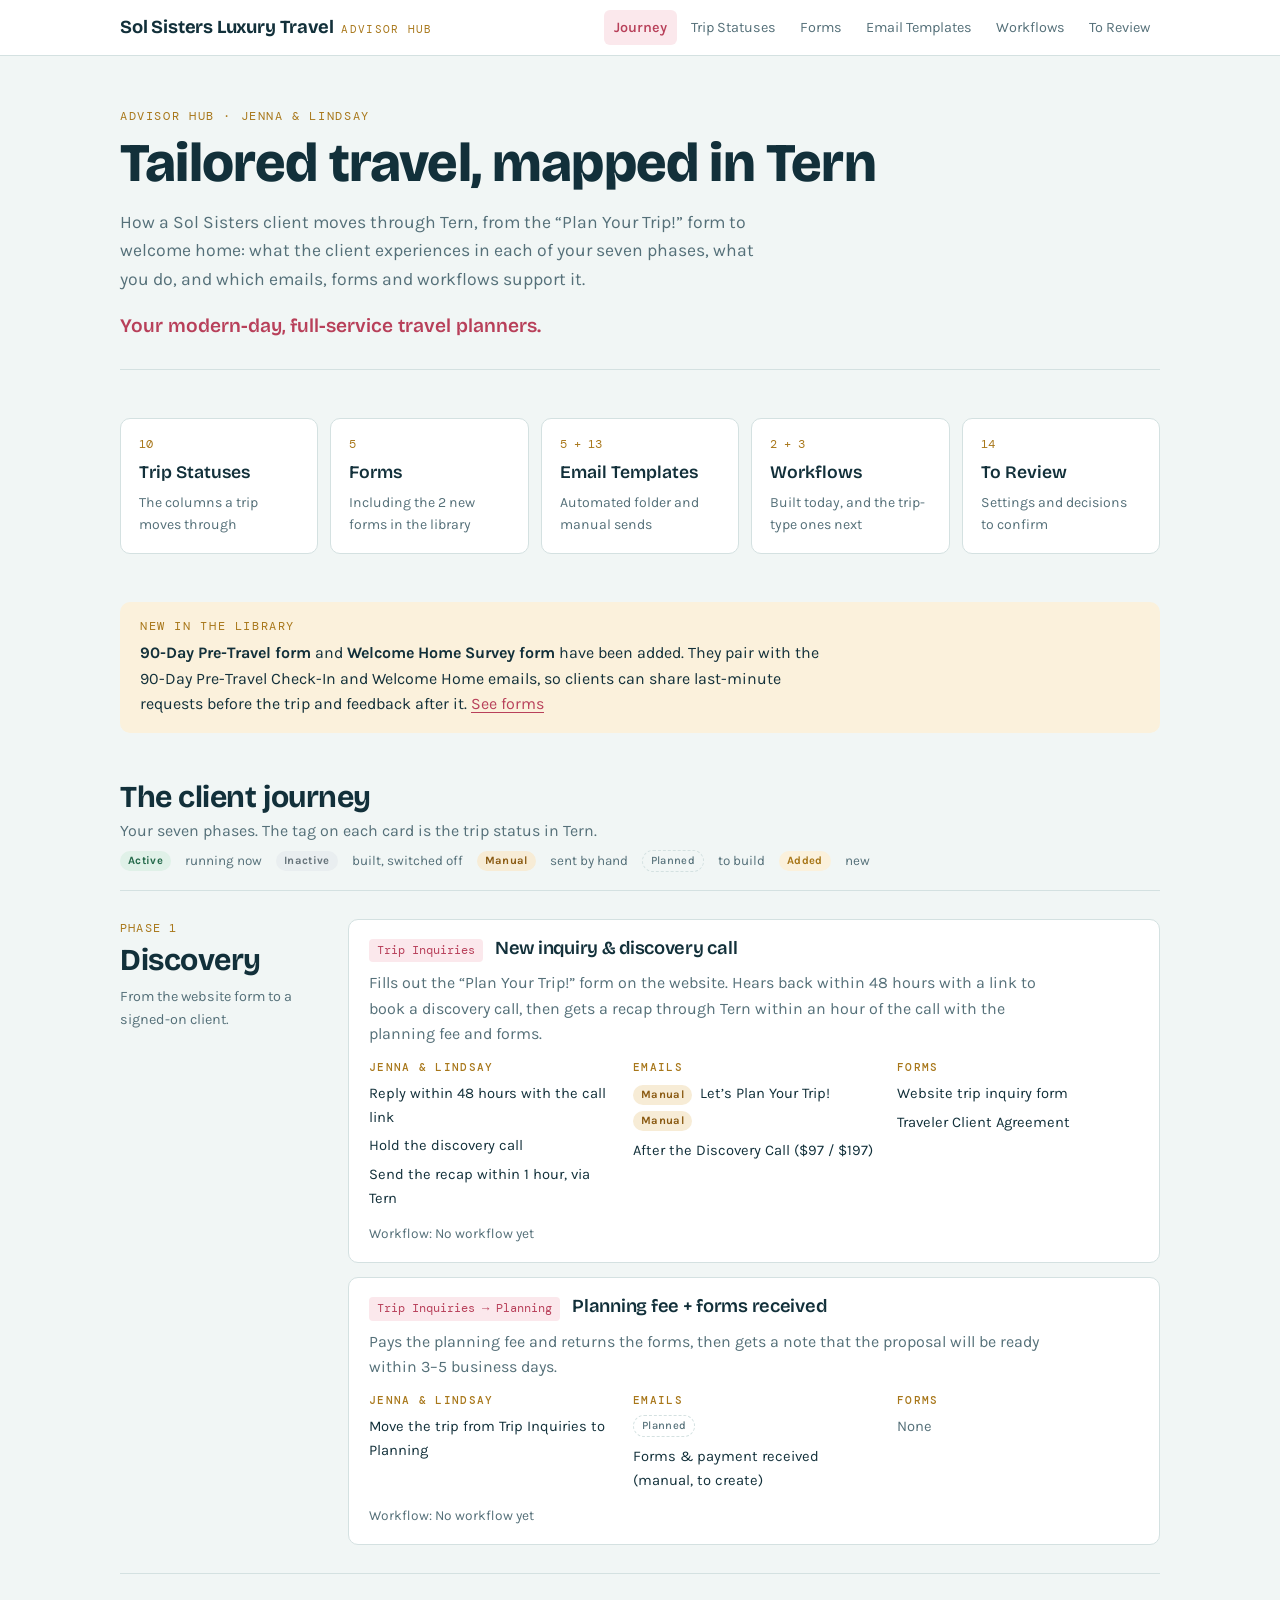
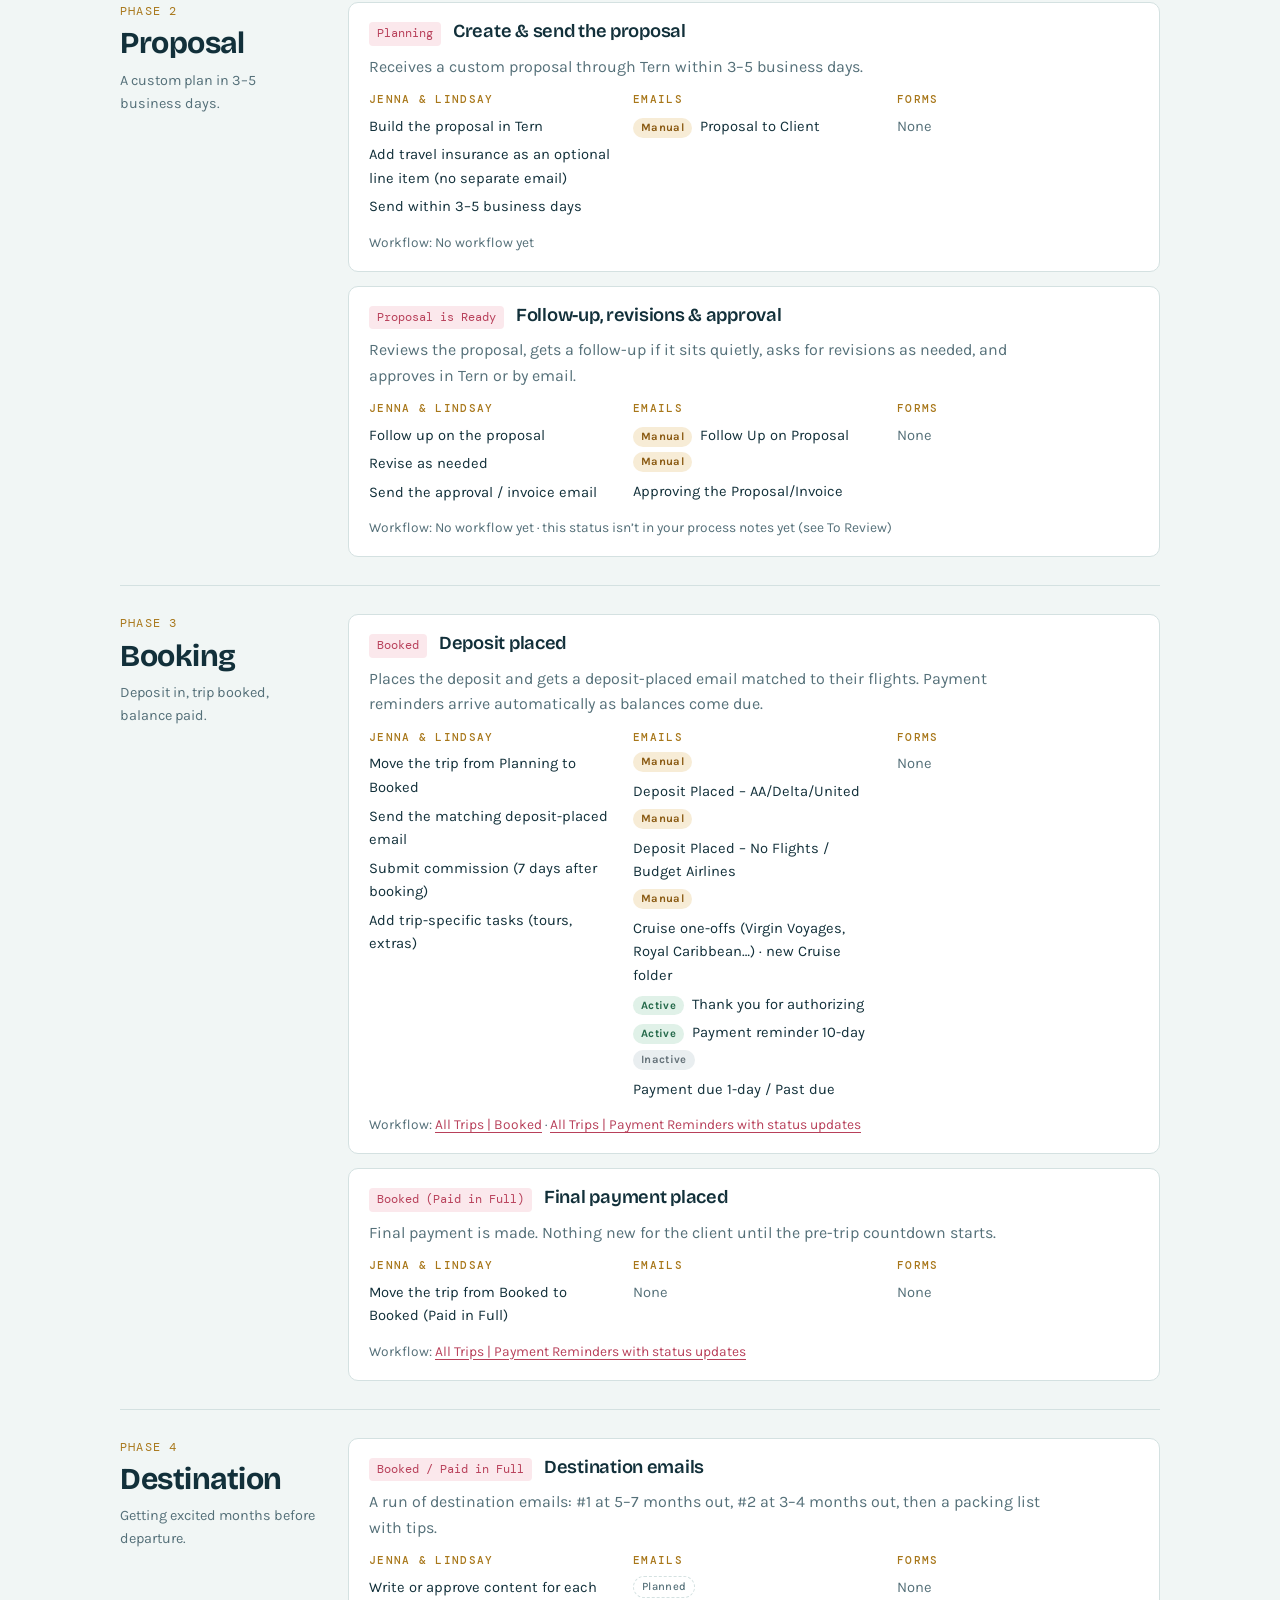
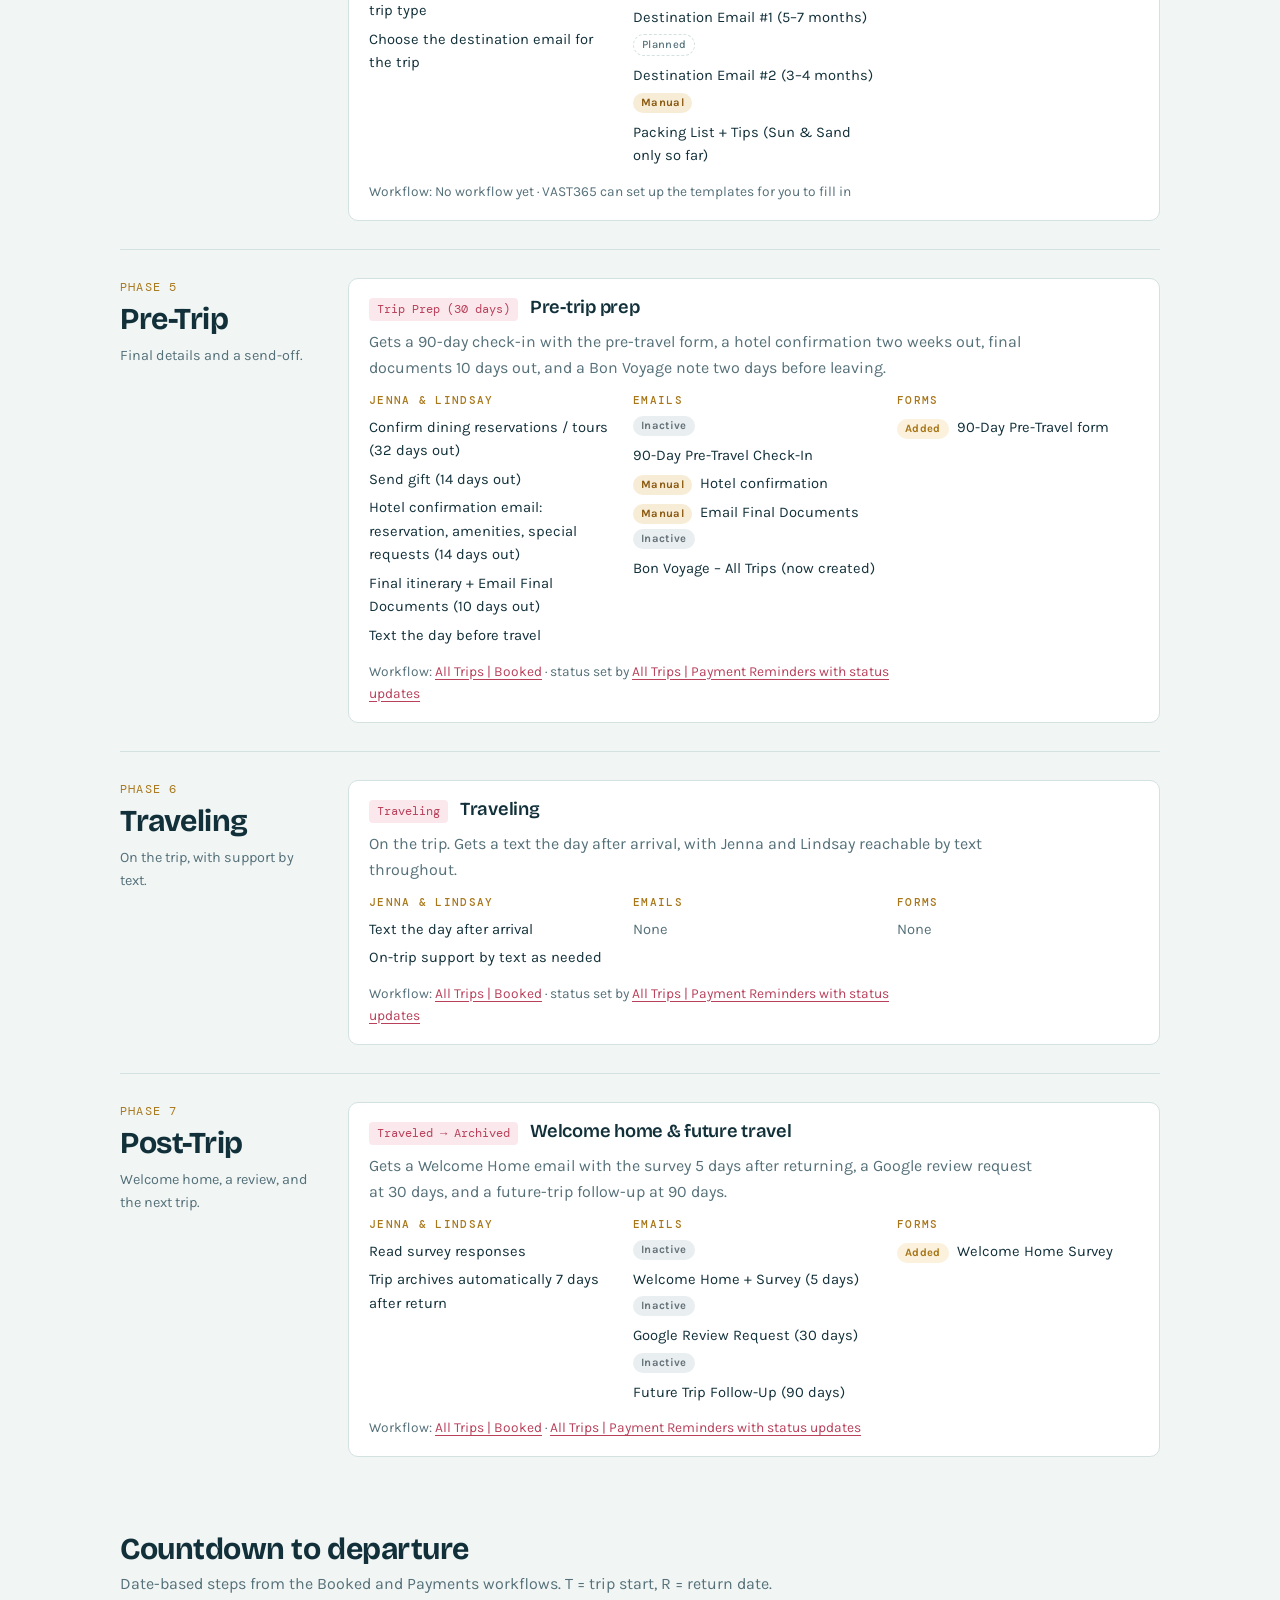
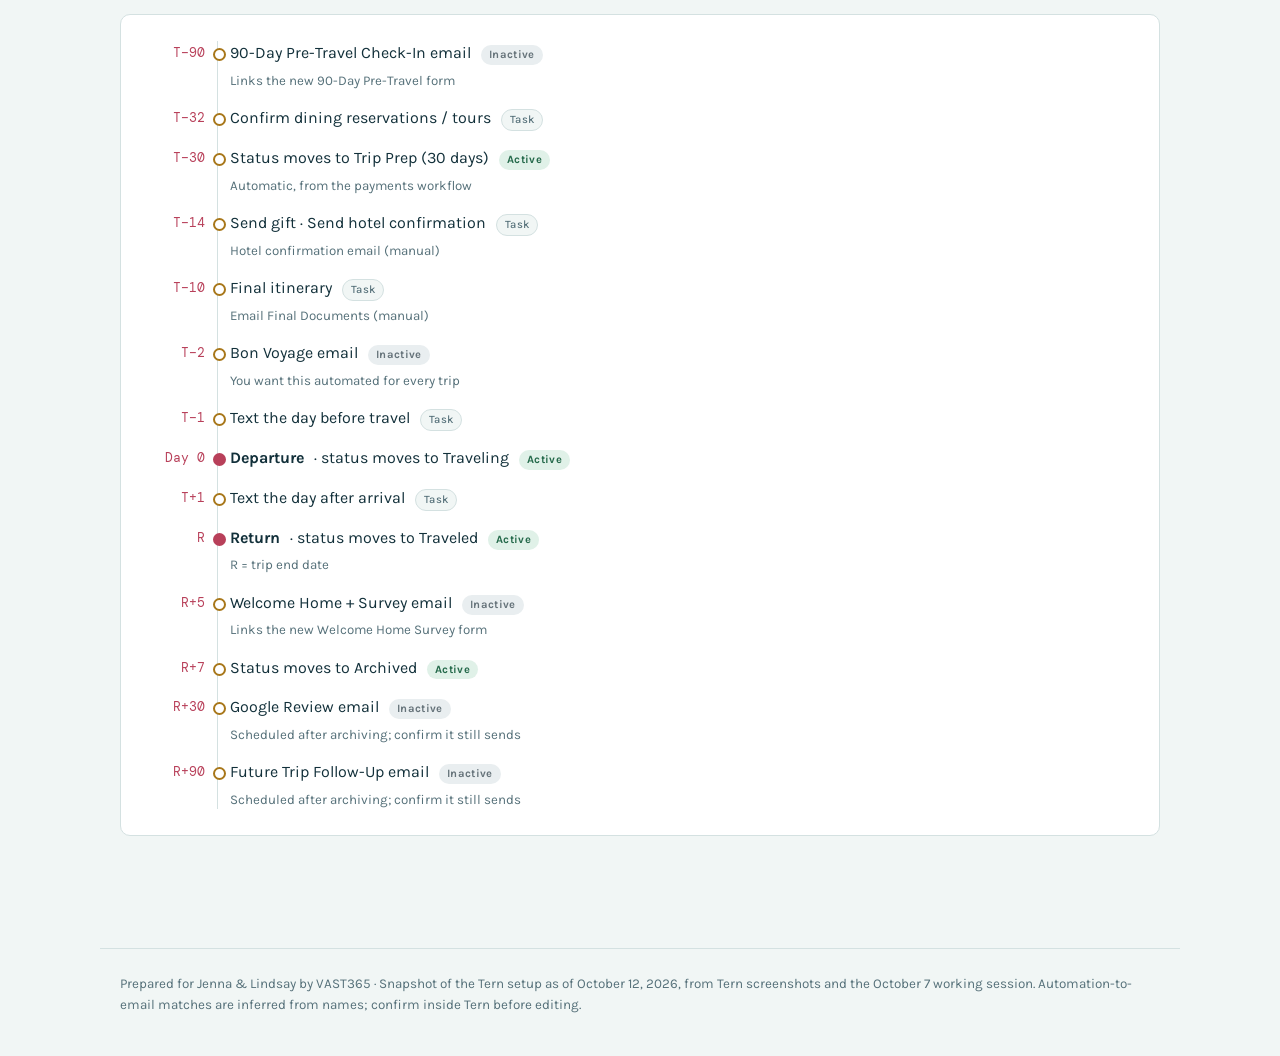
==== index.html @ 9d2b2423 "Add files via upload" ====
<!doctype html>
<html lang="en">
<head>
<meta charset="utf-8">
<meta name="viewport" content="width=device-width, initial-scale=1, viewport-fit=cover">
<title>Sol Sisters Advisor Hub</title>
<link rel="preconnect" href="https://fonts.googleapis.com"><link rel="preconnect" href="https://fonts.gstatic.com" crossorigin><link rel="stylesheet" href="https://fonts.googleapis.com/css2?family=Bricolage+Grotesque:opsz,wght@12..96,600;12..96,700;12..96,800&family=DM+Mono:wght@400;500&family=Karla:ital,wght@0,400;0,600;0,700;1,400&display=swap"><link rel="stylesheet" href="styles.css">

</head>
<body>
<header class="topbar"><div class="in"><a class="brand" href="index.html">Sol Sisters Luxury Travel<small>Advisor Hub</small></a><nav class="nav" aria-label="Hub pages"><a href="index.html" aria-current="page">Journey</a><a href="statuses.html">Trip Statuses</a><a href="forms.html">Forms</a><a href="emails.html">Email Templates</a><a href="workflows.html">Workflows</a><a href="review.html">To Review</a></nav></div></header>
<main>
<div class="hero"><div class="eyebrow">Advisor Hub · Jenna &amp; Lindsay</div><h1>Tailored travel, mapped in Tern</h1><p class="lede">How a Sol Sisters client moves through Tern, from the “Plan Your Trip!” form to welcome home: what the client experiences in each of your seven phases, what you do, and which emails, forms and workflows support it.</p><p class="quote">Your modern-day, full-service travel planners.</p></div>
<section><div class="pages"><a href="statuses.html"><em>10</em><b>Trip Statuses</b><span>The columns a trip moves through</span></a><a href="forms.html"><em>5</em><b>Forms</b><span>Including the 2 new forms in the library</span></a><a href="emails.html"><em>5 + 13</em><b>Email Templates</b><span>Automated folder and manual sends</span></a><a href="workflows.html"><em>2 + 3</em><b>Workflows</b><span>Built today, and the trip-type ones next</span></a><a href="review.html"><em>14</em><b>To Review</b><span>Settings and decisions to confirm</span></a></div></section>
<div class="callout"><div class="eyebrow">New in the library</div><p><b>90-Day Pre-Travel form</b> and <b>Welcome Home Survey form</b> have been added. They pair with the 90-Day Pre-Travel Check-In and Welcome Home emails, so clients can share last-minute requests before the trip and feedback after it. <a href="forms.html">See forms</a></p></div>
<section><div class="sec-head"><div><h2>The client journey</h2><p>Your seven phases. The tag on each card is the trip status in Tern.</p></div>
<div class="legend"><span class="pill on">Active</span> running now <span class="pill off">Inactive</span> built, switched off <span class="pill man">Manual</span> sent by hand <span class="pill plan">Planned</span> to build <span class="pill new">Added</span> new</div></div>
<div class="act"><div class="act-label"><div class="n">PHASE 1</div><h2>Discovery</h2><p>From the website form to a signed-on client.</p></div><div class="stages"><article class="stage"><div class="stage-top"><span class="code">Trip Inquiries</span><h3>New inquiry &amp; discovery call</h3></div>
<p class="client">Fills out the “Plan Your Trip!” form on the website. Hears back within 48 hours with a link to book a discovery call, then gets a recap through Tern within an hour of the call with the planning fee and forms.</p>
<div class="cols"><div><h4>Jenna &amp; Lindsay</h4><ul><li>Reply within 48 hours with the call link</li><li>Hold the discovery call</li><li>Send the recap within 1 hour, via Tern</li></ul></div>
<div><h4>Emails</h4><ul><li><span class="pill man">Manual</span> Let’s Plan Your Trip!</li><li><span class="pill man">Manual</span> After the Discovery Call ($97 / $197)</li></ul></div>
<div><h4>Forms</h4><ul><li>Website trip inquiry form</li><li>Traveler Client Agreement</li></ul></div></div>
<p class="wf-link">Workflow: <span class="muted">No workflow yet</span></p></article><article class="stage"><div class="stage-top"><span class="code">Trip Inquiries → Planning</span><h3>Planning fee + forms received</h3></div>
<p class="client">Pays the planning fee and returns the forms, then gets a note that the proposal will be ready within 3–5 business days.</p>
<div class="cols"><div><h4>Jenna &amp; Lindsay</h4><ul><li>Move the trip from Trip Inquiries to Planning</li></ul></div>
<div><h4>Emails</h4><ul><li><span class="pill plan">Planned</span> Forms &amp; payment received (manual, to create)</li></ul></div>
<div><h4>Forms</h4><ul><li class="muted">None</li></ul></div></div>
<p class="wf-link">Workflow: <span class="muted">No workflow yet</span></p></article></div></div><div class="act"><div class="act-label"><div class="n">PHASE 2</div><h2>Proposal</h2><p>A custom plan in 3–5 business days.</p></div><div class="stages"><article class="stage"><div class="stage-top"><span class="code">Planning</span><h3>Create &amp; send the proposal</h3></div>
<p class="client">Receives a custom proposal through Tern within 3–5 business days.</p>
<div class="cols"><div><h4>Jenna &amp; Lindsay</h4><ul><li>Build the proposal in Tern</li><li>Add travel insurance as an optional line item (no separate email)</li><li>Send within 3–5 business days</li></ul></div>
<div><h4>Emails</h4><ul><li><span class="pill man">Manual</span> Proposal to Client</li></ul></div>
<div><h4>Forms</h4><ul><li class="muted">None</li></ul></div></div>
<p class="wf-link">Workflow: <span class="muted">No workflow yet</span></p></article><article class="stage"><div class="stage-top"><span class="code">Proposal is Ready</span><h3>Follow-up, revisions &amp; approval</h3></div>
<p class="client">Reviews the proposal, gets a follow-up if it sits quietly, asks for revisions as needed, and approves in Tern or by email.</p>
<div class="cols"><div><h4>Jenna &amp; Lindsay</h4><ul><li>Follow up on the proposal</li><li>Revise as needed</li><li>Send the approval / invoice email</li></ul></div>
<div><h4>Emails</h4><ul><li><span class="pill man">Manual</span> Follow Up on Proposal</li><li><span class="pill man">Manual</span> Approving the Proposal/Invoice</li></ul></div>
<div><h4>Forms</h4><ul><li class="muted">None</li></ul></div></div>
<p class="wf-link">Workflow: <span class="muted">No workflow yet</span> <span class="muted">· this status isn’t in your process notes yet (see To Review)</span></p></article></div></div><div class="act"><div class="act-label"><div class="n">PHASE 3</div><h2>Booking</h2><p>Deposit in, trip booked, balance paid.</p></div><div class="stages"><article class="stage"><div class="stage-top"><span class="code">Booked</span><h3>Deposit placed</h3></div>
<p class="client">Places the deposit and gets a deposit-placed email matched to their flights. Payment reminders arrive automatically as balances come due.</p>
<div class="cols"><div><h4>Jenna &amp; Lindsay</h4><ul><li>Move the trip from Planning to Booked</li><li>Send the matching deposit-placed email</li><li>Submit commission (7 days after booking)</li><li>Add trip-specific tasks (tours, extras)</li></ul></div>
<div><h4>Emails</h4><ul><li><span class="pill man">Manual</span> Deposit Placed – AA/Delta/United</li><li><span class="pill man">Manual</span> Deposit Placed – No Flights / Budget Airlines</li><li><span class="pill man">Manual</span> Cruise one-offs (Virgin Voyages, Royal Caribbean…) · new Cruise folder</li><li><span class="pill on">Active</span> Thank you for authorizing</li><li><span class="pill on">Active</span> Payment reminder 10-day</li><li><span class="pill off">Inactive</span> Payment due 1-day / Past due</li></ul></div>
<div><h4>Forms</h4><ul><li class="muted">None</li></ul></div></div>
<p class="wf-link">Workflow: <a href="workflows.html#booked">All Trips | Booked</a> · <a href="workflows.html#payments">All Trips | Payment Reminders with status updates</a></p></article><article class="stage"><div class="stage-top"><span class="code">Booked (Paid in Full)</span><h3>Final payment placed</h3></div>
<p class="client">Final payment is made. Nothing new for the client until the pre-trip countdown starts.</p>
<div class="cols"><div><h4>Jenna &amp; Lindsay</h4><ul><li>Move the trip from Booked to Booked (Paid in Full)</li></ul></div>
<div><h4>Emails</h4><ul><li class="muted">None</li></ul></div>
<div><h4>Forms</h4><ul><li class="muted">None</li></ul></div></div>
<p class="wf-link">Workflow: <a href="workflows.html#payments">All Trips | Payment Reminders with status updates</a></p></article></div></div><div class="act"><div class="act-label"><div class="n">PHASE 4</div><h2>Destination</h2><p>Getting excited months before departure.</p></div><div class="stages"><article class="stage"><div class="stage-top"><span class="code">Booked / Paid in Full</span><h3>Destination emails</h3></div>
<p class="client">A run of destination emails: #1 at 5–7 months out, #2 at 3–4 months out, then a packing list with tips.</p>
<div class="cols"><div><h4>Jenna &amp; Lindsay</h4><ul><li>Write or approve content for each trip type</li><li>Choose the destination email for the trip</li></ul></div>
<div><h4>Emails</h4><ul><li><span class="pill plan">Planned</span> Destination Email #1 (5–7 months)</li><li><span class="pill plan">Planned</span> Destination Email #2 (3–4 months)</li><li><span class="pill man">Manual</span> Packing List + Tips (Sun &amp; Sand only so far)</li></ul></div>
<div><h4>Forms</h4><ul><li class="muted">None</li></ul></div></div>
<p class="wf-link">Workflow: <span class="muted">No workflow yet</span> <span class="muted">· VAST365 can set up the templates for you to fill in</span></p></article></div></div><div class="act"><div class="act-label"><div class="n">PHASE 5</div><h2>Pre-Trip</h2><p>Final details and a send-off.</p></div><div class="stages"><article class="stage"><div class="stage-top"><span class="code">Trip Prep (30 days)</span><h3>Pre-trip prep</h3></div>
<p class="client">Gets a 90-day check-in with the pre-travel form, a hotel confirmation two weeks out, final documents 10 days out, and a Bon Voyage note two days before leaving.</p>
<div class="cols"><div><h4>Jenna &amp; Lindsay</h4><ul><li>Confirm dining reservations / tours (32 days out)</li><li>Send gift (14 days out)</li><li>Hotel confirmation email: reservation, amenities, special requests (14 days out)</li><li>Final itinerary + Email Final Documents (10 days out)</li><li>Text the day before travel</li></ul></div>
<div><h4>Emails</h4><ul><li><span class="pill off">Inactive</span> 90-Day Pre-Travel Check-In</li><li><span class="pill man">Manual</span> Hotel confirmation</li><li><span class="pill man">Manual</span> Email Final Documents</li><li><span class="pill off">Inactive</span> Bon Voyage – All Trips (now created)</li></ul></div>
<div><h4>Forms</h4><ul><li><span class="pill new">Added</span> 90-Day Pre-Travel form</li></ul></div></div>
<p class="wf-link">Workflow: <a href="workflows.html#booked">All Trips | Booked</a> · status set by <a href="workflows.html#payments">All Trips | Payment Reminders with status updates</a></p></article></div></div><div class="act"><div class="act-label"><div class="n">PHASE 6</div><h2>Traveling</h2><p>On the trip, with support by text.</p></div><div class="stages"><article class="stage"><div class="stage-top"><span class="code">Traveling</span><h3>Traveling</h3></div>
<p class="client">On the trip. Gets a text the day after arrival, with Jenna and Lindsay reachable by text throughout.</p>
<div class="cols"><div><h4>Jenna &amp; Lindsay</h4><ul><li>Text the day after arrival</li><li>On-trip support by text as needed</li></ul></div>
<div><h4>Emails</h4><ul><li class="muted">None</li></ul></div>
<div><h4>Forms</h4><ul><li class="muted">None</li></ul></div></div>
<p class="wf-link">Workflow: <a href="workflows.html#booked">All Trips | Booked</a> · status set by <a href="workflows.html#payments">All Trips | Payment Reminders with status updates</a></p></article></div></div><div class="act"><div class="act-label"><div class="n">PHASE 7</div><h2>Post-Trip</h2><p>Welcome home, a review, and the next trip.</p></div><div class="stages"><article class="stage"><div class="stage-top"><span class="code">Traveled → Archived</span><h3>Welcome home &amp; future travel</h3></div>
<p class="client">Gets a Welcome Home email with the survey 5 days after returning, a Google review request at 30 days, and a future-trip follow-up at 90 days.</p>
<div class="cols"><div><h4>Jenna &amp; Lindsay</h4><ul><li>Read survey responses</li><li>Trip archives automatically 7 days after return</li></ul></div>
<div><h4>Emails</h4><ul><li><span class="pill off">Inactive</span> Welcome Home + Survey (5 days)</li><li><span class="pill off">Inactive</span> Google Review Request (30 days)</li><li><span class="pill off">Inactive</span> Future Trip Follow-Up (90 days)</li></ul></div>
<div><h4>Forms</h4><ul><li><span class="pill new">Added</span> Welcome Home Survey</li></ul></div></div>
<p class="wf-link">Workflow: <a href="workflows.html#booked">All Trips | Booked</a> · <a href="workflows.html#payments">All Trips | Payment Reminders with status updates</a></p></article></div></div></section>
<section><div class="sec-head"><div><h2>Countdown to departure</h2><p>Date-based steps from the Booked and Payments workflows. T = trip start, R = return date.</p></div></div>
<div class="stage"><ol class="rail"><li class=""><span class="t">T−90</span><span class="what">90-Day Pre-Travel Check-In email <span class="pill off">Inactive</span><small>Links the new 90-Day Pre-Travel form</small></span></li><li class=""><span class="t">T−32</span><span class="what">Confirm dining reservations / tours <span class="pill type">Task</span></span></li><li class=""><span class="t">T−30</span><span class="what">Status moves to Trip Prep (30 days) <span class="pill on">Active</span><small>Automatic, from the payments workflow</small></span></li><li class=""><span class="t">T−14</span><span class="what">Send gift · Send hotel confirmation <span class="pill type">Task</span><small>Hotel confirmation email (manual)</small></span></li><li class=""><span class="t">T−10</span><span class="what">Final itinerary <span class="pill type">Task</span><small>Email Final Documents (manual)</small></span></li><li class=""><span class="t">T−2</span><span class="what">Bon Voyage email <span class="pill off">Inactive</span><small>You want this automated for every trip</small></span></li><li class=""><span class="t">T−1</span><span class="what">Text the day before travel <span class="pill type">Task</span></span></li><li class="dep"><span class="t">Day 0</span><span class="what"><b>Departure</b> · status moves to Traveling <span class="pill on">Active</span></span></li><li class=""><span class="t">T+1</span><span class="what">Text the day after arrival <span class="pill type">Task</span></span></li><li class="ret"><span class="t">R</span><span class="what"><b>Return</b> · status moves to Traveled <span class="pill on">Active</span><small>R = trip end date</small></span></li><li class=""><span class="t">R+5</span><span class="what">Welcome Home + Survey email <span class="pill off">Inactive</span><small>Links the new Welcome Home Survey form</small></span></li><li class=""><span class="t">R+7</span><span class="what">Status moves to Archived <span class="pill on">Active</span></span></li><li class=""><span class="t">R+30</span><span class="what">Google Review email <span class="pill off">Inactive</span><small>Scheduled after archiving; confirm it still sends</small></span></li><li class=""><span class="t">R+90</span><span class="what">Future Trip Follow-Up email <span class="pill off">Inactive</span><small>Scheduled after archiving; confirm it still sends</small></span></li></ol></div></section>
</main>
<footer>Prepared for Jenna &amp; Lindsay by VAST365 · Snapshot of the Tern setup as of October 12, 2026, from Tern screenshots and the October 7 working session. Automation-to-email matches are inferred from names; confirm inside Tern before editing.</footer>
</body>
</html>
---- styles.css ----
/* Layout: one 1080px reading column, sticky top nav; the journey runs as Sol Sisters' own 7 phases, and a day-offset rail ("T−90") is the signature device.
   Brand hex values couldn't be read from solsistersluxurytravel.com — these lagoon / hibiscus / sun tokens are placeholders to swap once confirmed. */
:root {
  --bg: #f1f6f5;          /* sea mist */
  --surface: #ffffff;
  --ink: #12303a;         /* lagoon */
  --muted: #557079;
  --line: #d4e1e1;
  --accent: #b8405a;      /* hibiscus */
  --accent-soft: #fbe8ec;
  --sun: #a8771a;         /* sun gold */
  --sun-soft: #fbf1dc;
  --ok: #24694a;  --ok-bg: #e0f1e8;
  --off: #66737a; --off-bg: #e9eef0;
  --warn: #8a5a12; --warn-bg: #f7ecd6;
  --display: "Bricolage Grotesque", "Avenir Next", system-ui, sans-serif;
  --body: "Karla", "Segoe UI", system-ui, sans-serif;
  --mono: "DM Mono", ui-monospace, Menlo, monospace;
}
@media (prefers-color-scheme: dark) {
  :root:not([data-theme="light"]) {
    --bg: #0d1c21; --surface: #14272d; --ink: #e5efef; --muted: #9bb2b7; --line: #25404a;
    --accent: #f08da0; --accent-soft: #3a1f27; --sun: #e3b95c; --sun-soft: #34290f;
    --ok: #8ad3ab; --ok-bg: #1b3328; --off: #a2adb1; --off-bg: #223238; --warn: #e8bf73; --warn-bg: #3a2e18;
    color-scheme: dark;
  }
}
:root[data-theme="dark"] {
  --bg: #0d1c21; --surface: #14272d; --ink: #e5efef; --muted: #9bb2b7; --line: #25404a;
  --accent: #f08da0; --accent-soft: #3a1f27; --sun: #e3b95c; --sun-soft: #34290f;
  --ok: #8ad3ab; --ok-bg: #1b3328; --off: #a2adb1; --off-bg: #223238; --warn: #e8bf73; --warn-bg: #3a2e18;
  color-scheme: dark;
}
* { box-sizing: border-box; }
html { -webkit-text-size-adjust: 100%; }
body { margin: 0; background: var(--bg); color: var(--ink); font: 16px/1.6 var(--body); }
a { color: var(--accent); text-underline-offset: 3px; }
a:focus-visible { outline: 2px solid var(--sun); outline-offset: 3px; border-radius: 3px; }

.topbar { position: sticky; top: env(safe-area-inset-top, 0px); z-index: 10; background: var(--surface); border-bottom: 1px solid var(--line); }
.topbar .in { max-width: 1080px; margin: 0 auto; padding: 10px 20px; display: flex; flex-wrap: wrap; align-items: center; gap: 8px 24px; }
.brand { font-family: var(--display); font-weight: 700; font-size: 1.15rem; letter-spacing: -.01em; color: var(--ink); text-decoration: none; white-space: nowrap; }
.brand small { font-family: var(--mono); font-weight: 400; font-size: .68rem; letter-spacing: .12em; text-transform: uppercase; color: var(--sun); margin-left: 8px; }
.nav { display: flex; gap: 4px; overflow-x: auto; scrollbar-width: none; margin-left: auto; }
.nav a { padding: 6px 10px; border-radius: 6px; color: var(--muted); text-decoration: none; font-size: .9rem; white-space: nowrap; }
.nav a:hover { color: var(--ink); background: var(--bg); }
.nav a[aria-current="page"] { color: var(--accent); background: var(--accent-soft); font-weight: 600; }
@media (max-width: 640px) { .nav { margin-left: 0; width: 100%; } }

main { max-width: 1080px; margin: 0 auto; padding-inline: 20px; padding-block: 8px 64px; }
.hero { padding-block: 44px 28px; border-bottom: 1px solid var(--line); margin-bottom: 36px; }
.eyebrow { font-family: var(--mono); font-size: .72rem; letter-spacing: .14em; text-transform: uppercase; color: var(--sun); }
h1, h2, h3 { font-family: var(--display); font-weight: 700; letter-spacing: -.015em; text-wrap: balance; line-height: 1.1; margin: 0; }
h1 { font-size: clamp(2.1rem, 5.5vw, 3.4rem); font-weight: 800; margin-block: 8px 14px; }
h2 { font-size: clamp(1.45rem, 3vw, 1.9rem); }
h3 { font-size: 1.15rem; font-weight: 600; }
.lede { font-size: 1.1rem; color: var(--muted); max-width: 64ch; margin: 0; }
.quote { font-family: var(--display); font-weight: 600; font-size: 1.2rem; color: var(--accent); margin: 18px 0 0; }
p { max-width: 68ch; }
.muted { color: var(--muted); }
section { margin-block: 48px; }
.sec-head { display: flex; flex-wrap: wrap; align-items: baseline; justify-content: space-between; gap: 6px 16px; margin-bottom: 18px; }
.sec-head p { margin: 4px 0 0; color: var(--muted); }

/* page index cards */
.pages { display: grid; grid-template-columns: repeat(auto-fit, minmax(170px, 1fr)); gap: 12px; }
.pages a { display: grid; gap: 4px; padding: 16px 18px; background: var(--surface); border: 1px solid var(--line); border-radius: 10px; text-decoration: none; color: var(--ink); }
.pages a:hover { border-color: var(--accent); }
.pages b { font-family: var(--display); font-weight: 600; font-size: 1.1rem; }
.pages span { color: var(--muted); font-size: .88rem; }
.pages em { font-style: normal; font-family: var(--mono); font-size: .78rem; color: var(--sun); }

/* phases */
.act { display: grid; grid-template-columns: 200px minmax(0,1fr); gap: 28px; padding-block: 28px; border-top: 1px solid var(--line); }
.act-label .n { font-family: var(--mono); font-size: .75rem; color: var(--sun); letter-spacing: .1em; }
.act-label h2 { margin-block: 6px 8px; }
.act-label p { margin: 0; color: var(--muted); font-size: .9rem; }
@media (max-width: 760px) { .act { grid-template-columns: 1fr; gap: 14px; } }
.stages { display: grid; gap: 14px; min-width: 0; }

.stage { background: var(--surface); border: 1px solid var(--line); border-radius: 10px; padding: 18px 20px; min-width: 0; }
.stage-top { display: flex; flex-wrap: wrap; gap: 6px 12px; align-items: baseline; margin-bottom: 8px; }
.code { font-family: var(--mono); font-size: .76rem; color: var(--accent); background: var(--accent-soft); padding: 2px 8px; border-radius: 4px; white-space: nowrap; }
.stage h3 { flex: 1 1 240px; }
.client { margin: 0 0 12px; color: var(--muted); }
.cols { display: grid; grid-template-columns: repeat(auto-fit, minmax(210px, 1fr)); gap: 12px 22px; }
.cols h4 { margin: 0 0 6px; font-family: var(--mono); font-size: .68rem; letter-spacing: .12em; text-transform: uppercase; color: var(--sun); font-weight: 500; }
.cols ul { margin: 0; padding: 0; list-style: none; display: grid; gap: 5px; font-size: .92rem; }
.cols li { display: flex; gap: 8px; align-items: baseline; flex-wrap: wrap; }
.wf-link { margin: 12px 0 0; font-size: .86rem; color: var(--muted); }

/* pills */
.pill { display: inline-block; font-family: var(--body); font-size: .7rem; font-weight: 700; letter-spacing: .03em; padding: 1px 8px; border-radius: 999px; white-space: nowrap; line-height: 1.6; }
.pill.on { color: var(--ok); background: var(--ok-bg); }
.pill.off { color: var(--off); background: var(--off-bg); }
.pill.auto { color: var(--accent); background: var(--accent-soft); }
.pill.man { color: var(--warn); background: var(--warn-bg); }
.pill.new { color: var(--sun); background: var(--sun-soft); }
.pill.plan { color: var(--muted); background: transparent; border: 1px dashed var(--line); font-weight: 500; }
.pill.type { color: var(--muted); background: var(--bg); border: 1px solid var(--line); font-weight: 500; }

/* day rail */
.rail { list-style: none; margin: 0; padding: 0; position: relative; }
.rail::before { content: ""; position: absolute; left: 76px; top: 8px; bottom: 8px; width: 1px; background: var(--line); }
.rail li { display: grid; grid-template-columns: 64px minmax(0,1fr); gap: 25px; padding-block: 7px; position: relative; }
.rail li::after { content: ""; position: absolute; left: 72px; top: 15px; width: 9px; height: 9px; border-radius: 50%; background: var(--surface); border: 2px solid var(--sun); }
.rail li.dep::after, .rail li.ret::after { background: var(--accent); border-color: var(--accent); }
.rail .t { font-family: var(--mono); font-size: .82rem; color: var(--accent); text-align: right; font-variant-numeric: tabular-nums; padding-top: 2px; }
.rail .what { display: flex; flex-wrap: wrap; gap: 4px 10px; align-items: baseline; }
.rail .what small { color: var(--muted); width: 100%; }

/* tables */
.tbl-wrap { overflow-x: auto; background: var(--surface); border: 1px solid var(--line); border-radius: 10px; }
table { border-collapse: collapse; width: 100%; font-size: .92rem; }
th { text-align: left; font-family: var(--mono); font-size: .68rem; letter-spacing: .12em; text-transform: uppercase; color: var(--sun); font-weight: 500; padding: 12px 14px; border-bottom: 1px solid var(--line); white-space: nowrap; }
td { padding: 11px 14px; border-bottom: 1px solid var(--line); vertical-align: top; }
tr:last-child td { border-bottom: 0; }
.mono { font-family: var(--mono); font-size: .8rem; font-variant-numeric: tabular-nums; }
td .sub { display: block; color: var(--muted); font-size: .84rem; margin-top: 2px; }
tr.group td { background: var(--bg); font-family: var(--display); font-weight: 600; font-size: .98rem; color: var(--ink); padding-block: 8px; }

/* workflow blocks */
.wf { background: var(--surface); border: 1px solid var(--line); border-radius: 10px; padding: 22px; margin-block: 18px; }
.wf-head { display: flex; flex-wrap: wrap; justify-content: space-between; gap: 10px 20px; align-items: baseline; margin-bottom: 6px; }
.settings { display: flex; flex-wrap: wrap; gap: 6px 18px; font-size: .86rem; color: var(--muted); margin-block: 6px 16px; }
.settings b { color: var(--ink); font-weight: 700; }
.wf h4 { font-family: var(--mono); font-size: .68rem; letter-spacing: .12em; text-transform: uppercase; color: var(--sun); margin: 18px 0 8px; font-weight: 500; }
.wf .tbl-wrap { border-radius: 8px; }
.wf.planned { background: transparent; border-style: dashed; }

/* review notes */
.notes { display: grid; gap: 10px; counter-reset: n; }
.note { display: grid; grid-template-columns: 30px minmax(0,1fr); gap: 12px; background: var(--surface); border: 1px solid var(--line); border-radius: 10px; padding: 14px 16px; }
.note::before { counter-increment: n; content: counter(n); font-family: var(--mono); font-size: .8rem; color: var(--accent); background: var(--accent-soft); border-radius: 50%; width: 26px; height: 26px; display: grid; place-items: center; }
.note b { display: block; }
.note p { margin: 2px 0 0; color: var(--muted); font-size: .92rem; }
.note .where { font-family: var(--mono); font-size: .74rem; color: var(--sun); }

.legend { display: flex; flex-wrap: wrap; gap: 8px 14px; font-size: .84rem; color: var(--muted); align-items: center; }
.callout { background: var(--sun-soft); border-radius: 10px; padding: 16px 20px; }
.callout p { margin: 4px 0 0; }
.callout.pink { background: var(--accent-soft); }
footer { max-width: 1080px; margin: 0 auto; padding-inline: 20px; padding-block: 24px 40px; border-top: 1px solid var(--line); color: var(--muted); font-size: .84rem; }
@media (prefers-reduced-motion: reduce) { * { transition: none !important; animation: none !important; } }
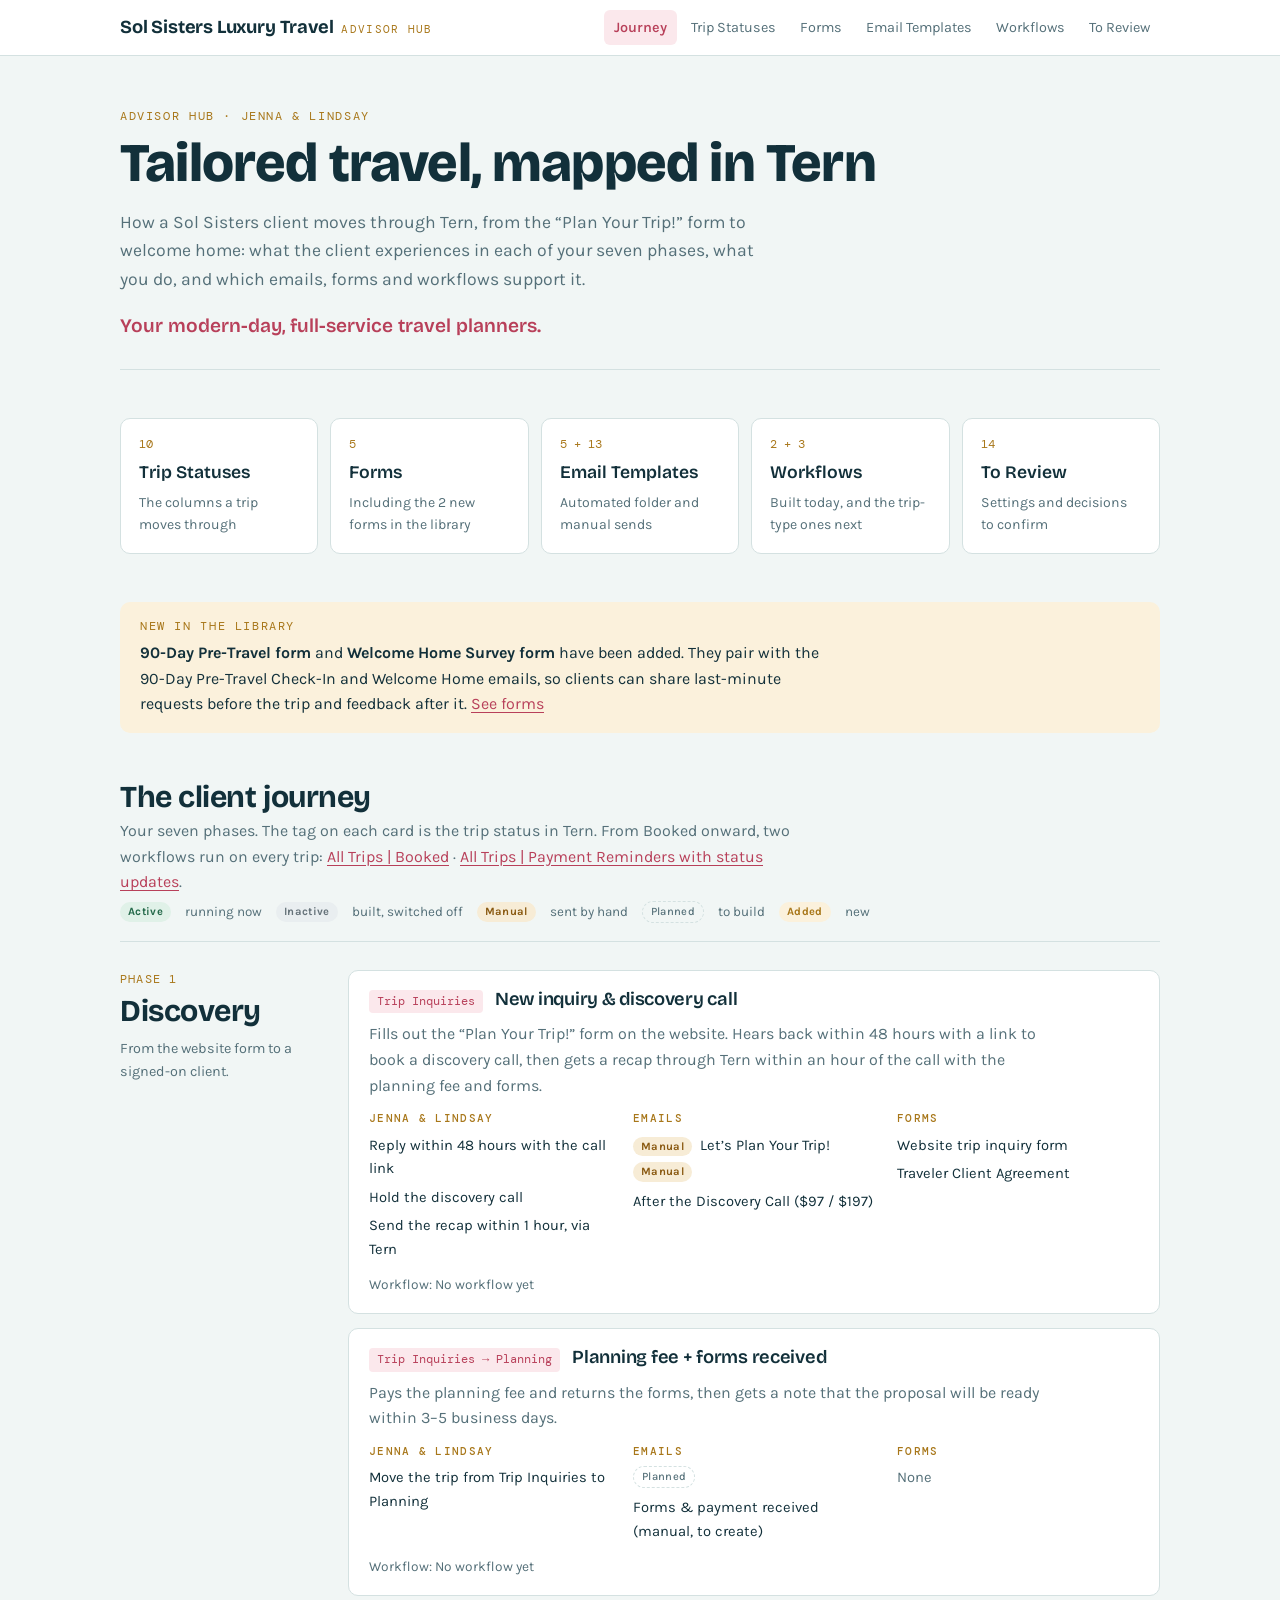
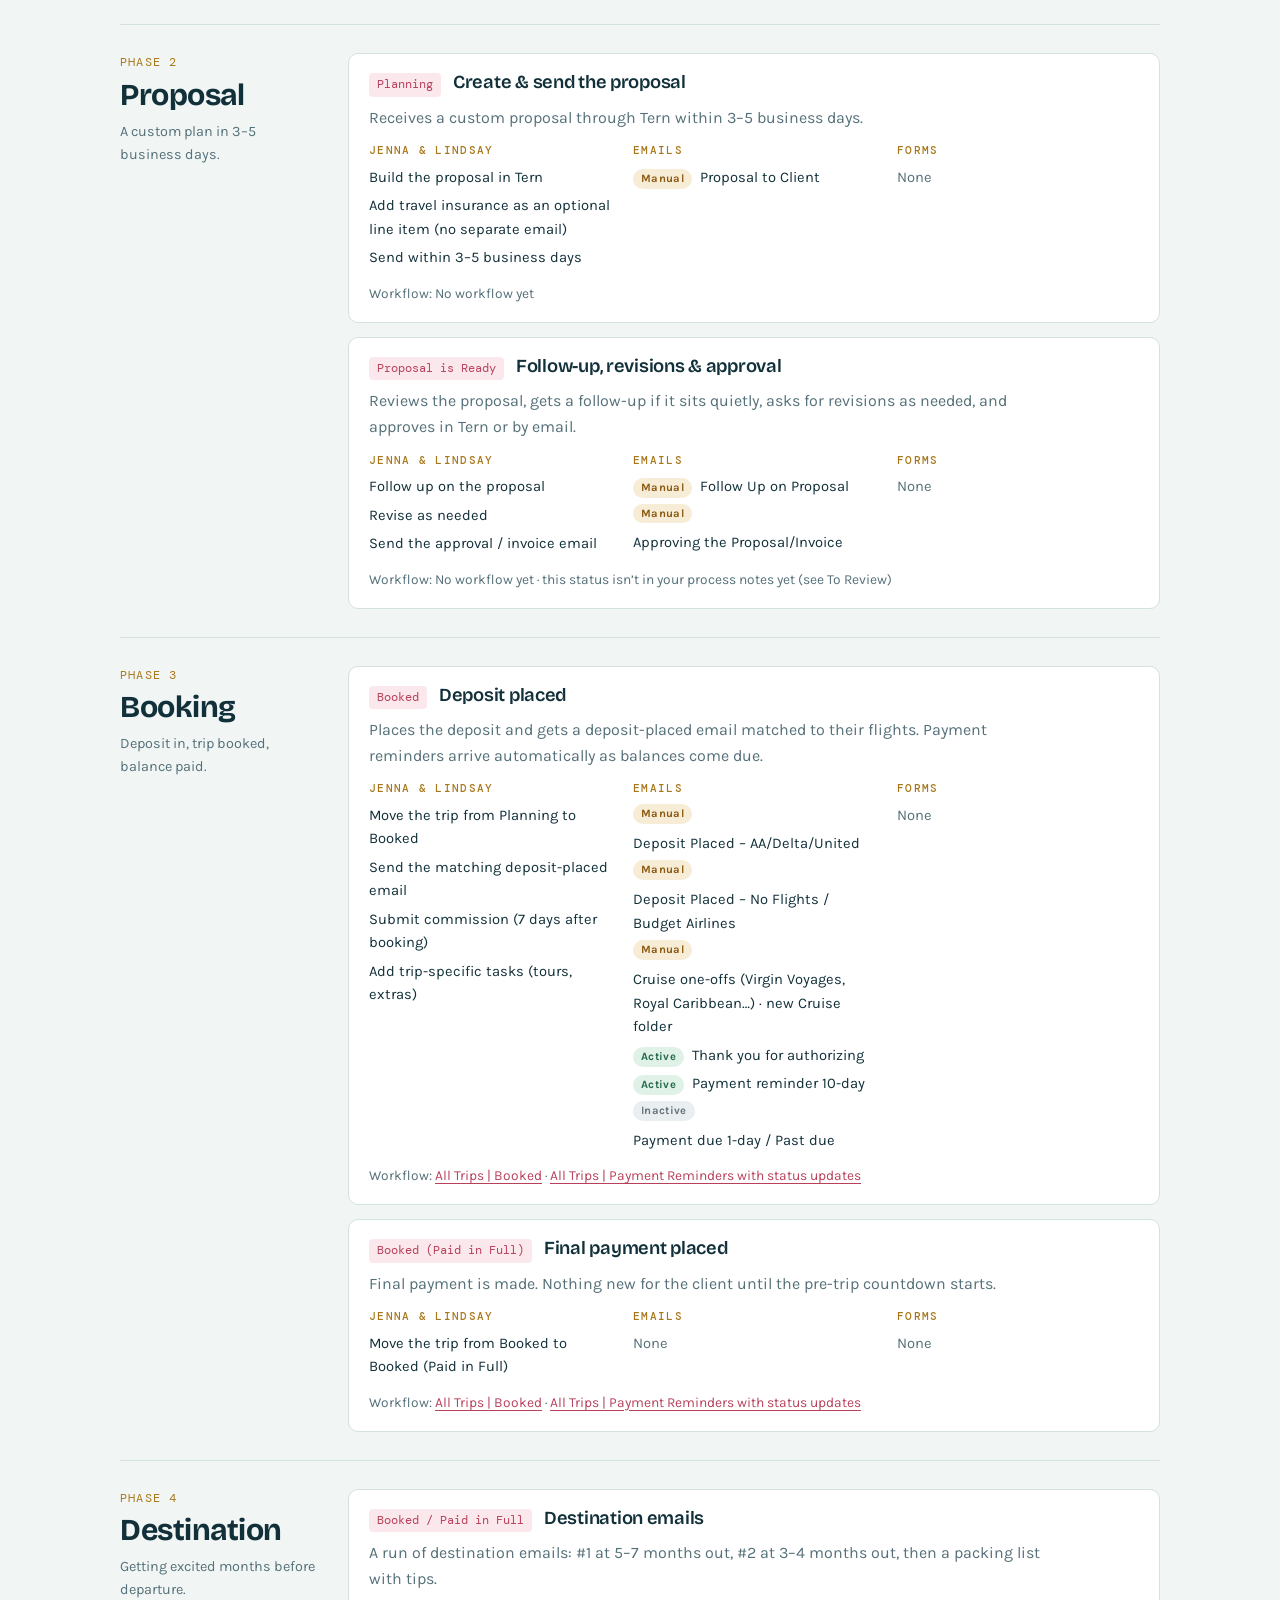
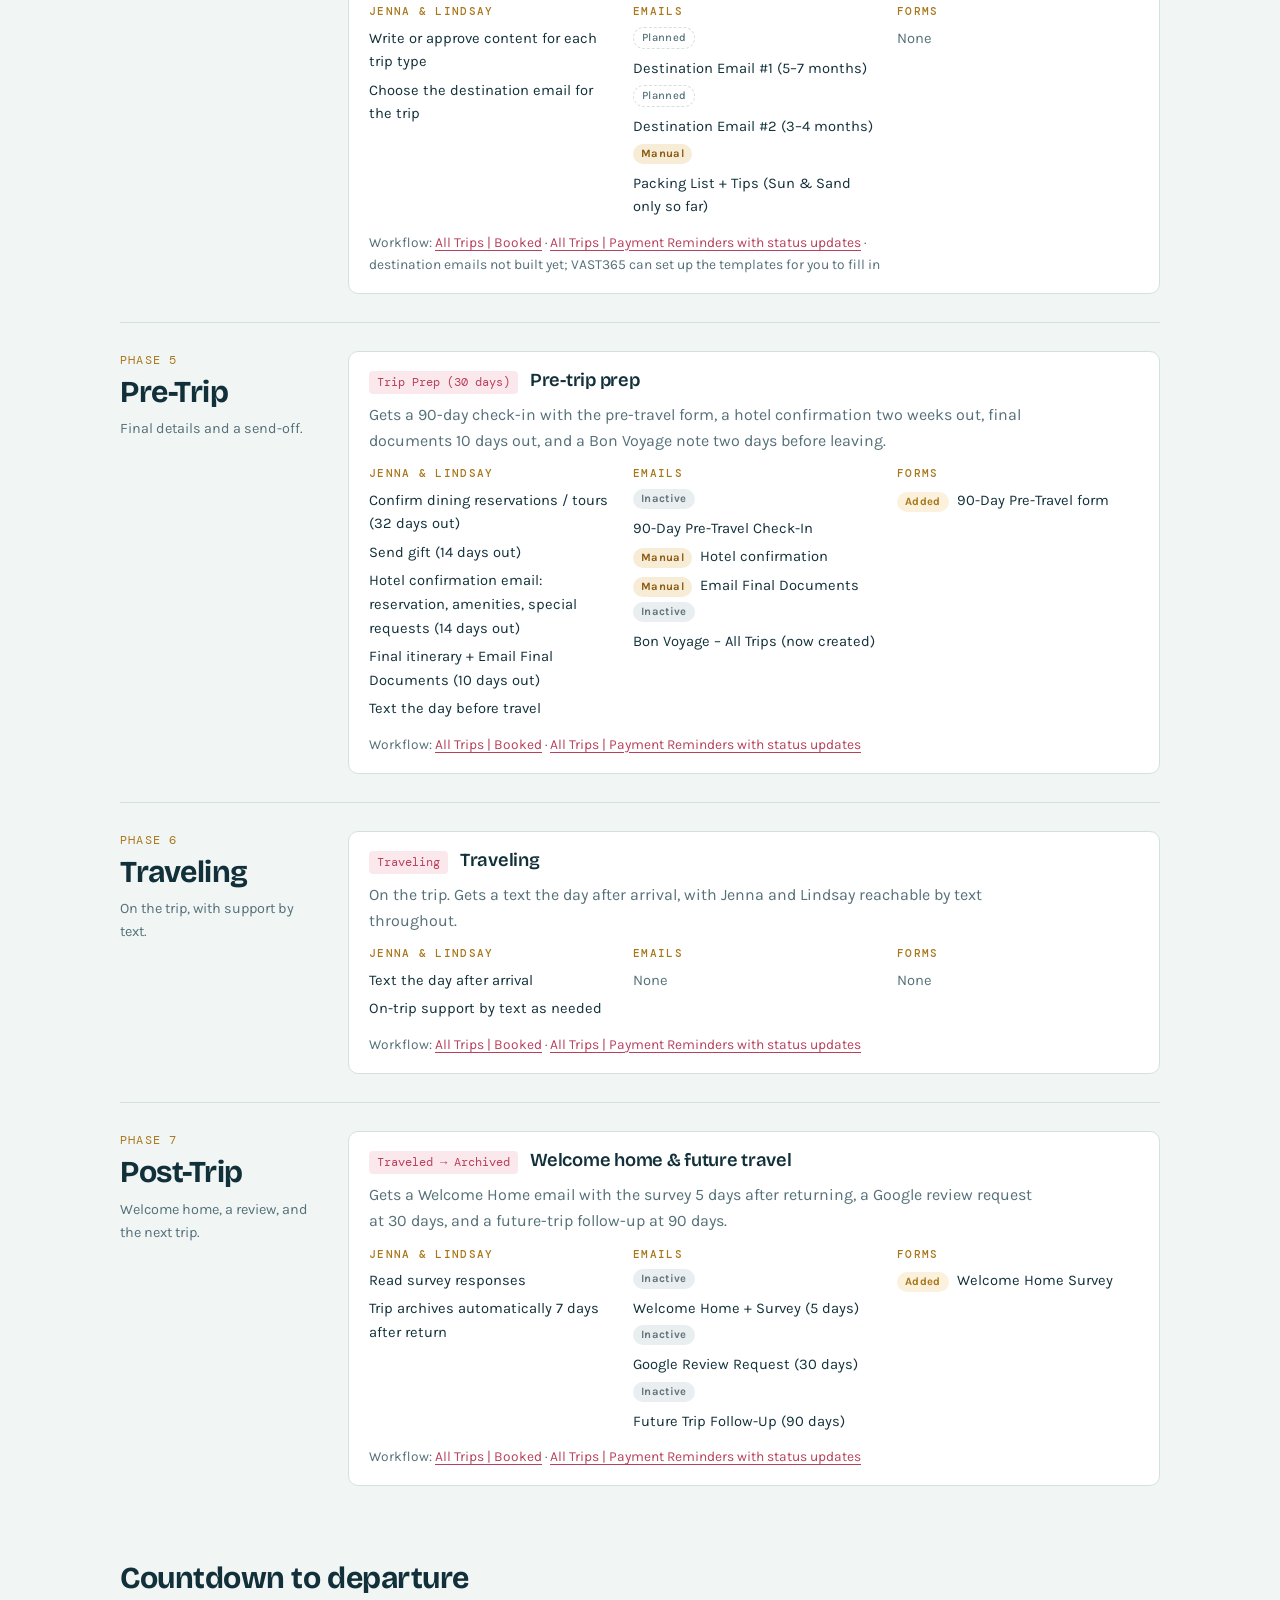
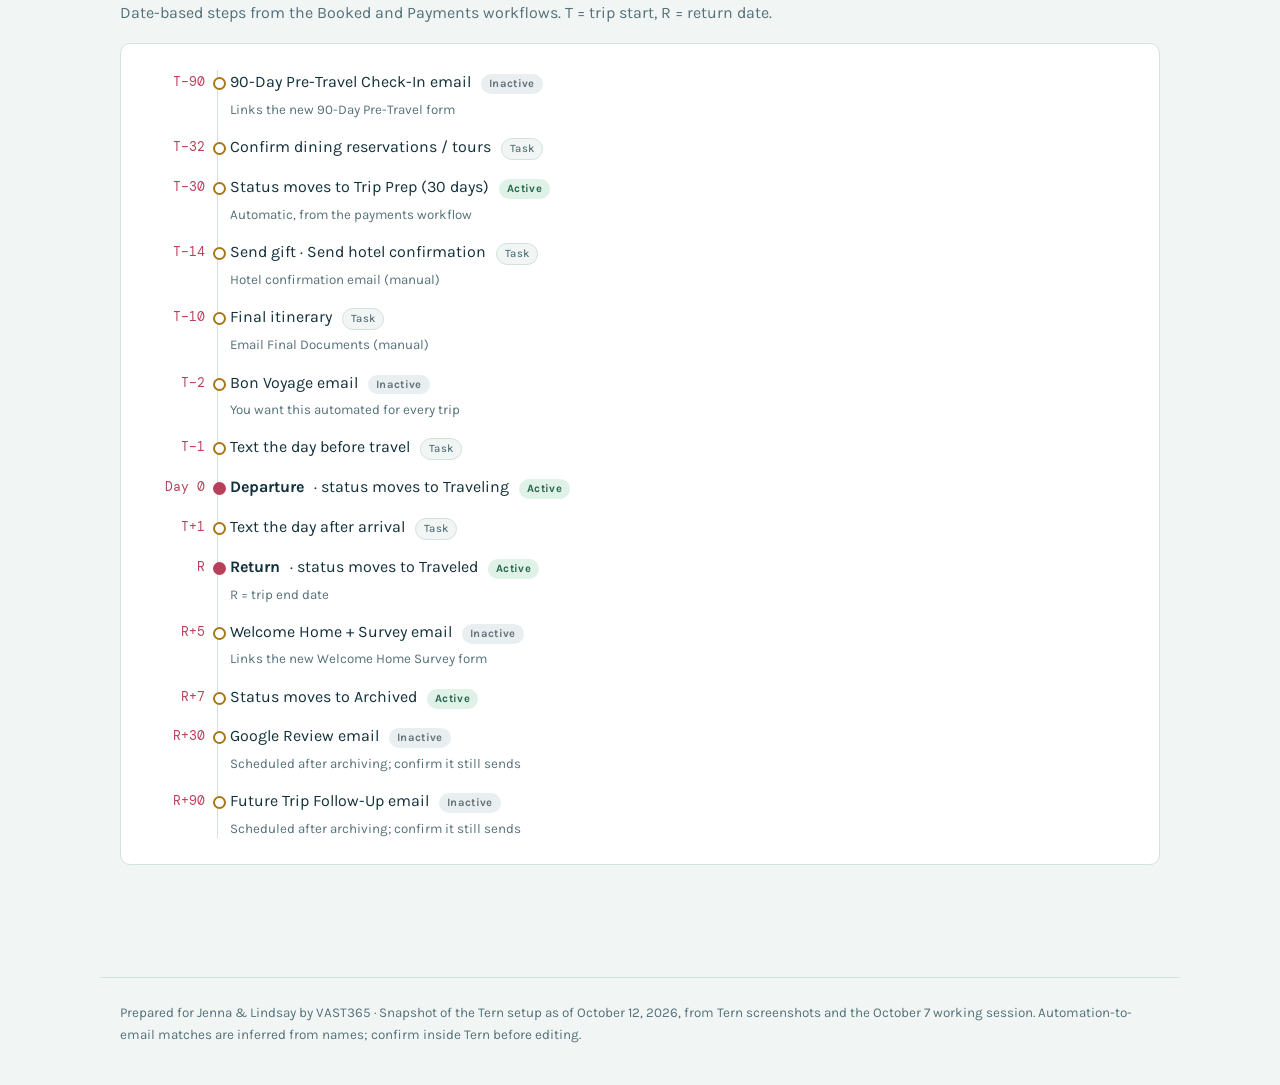
==== commit 8ead5aa2: "Add files via upload updated info" ====
--- a/index.html
+++ b/index.html
@@ -13,7 +13,7 @@
 <div class="hero"><div class="eyebrow">Advisor Hub · Jenna &amp; Lindsay</div><h1>Tailored travel, mapped in Tern</h1><p class="lede">How a Sol Sisters client moves through Tern, from the “Plan Your Trip!” form to welcome home: what the client experiences in each of your seven phases, what you do, and which emails, forms and workflows support it.</p><p class="quote">Your modern-day, full-service travel planners.</p></div>
 <section><div class="pages"><a href="statuses.html"><em>10</em><b>Trip Statuses</b><span>The columns a trip moves through</span></a><a href="forms.html"><em>5</em><b>Forms</b><span>Including the 2 new forms in the library</span></a><a href="emails.html"><em>5 + 13</em><b>Email Templates</b><span>Automated folder and manual sends</span></a><a href="workflows.html"><em>2 + 3</em><b>Workflows</b><span>Built today, and the trip-type ones next</span></a><a href="review.html"><em>14</em><b>To Review</b><span>Settings and decisions to confirm</span></a></div></section>
 <div class="callout"><div class="eyebrow">New in the library</div><p><b>90-Day Pre-Travel form</b> and <b>Welcome Home Survey form</b> have been added. They pair with the 90-Day Pre-Travel Check-In and Welcome Home emails, so clients can share last-minute requests before the trip and feedback after it. <a href="forms.html">See forms</a></p></div>
-<section><div class="sec-head"><div><h2>The client journey</h2><p>Your seven phases. The tag on each card is the trip status in Tern.</p></div>
+<section><div class="sec-head"><div><h2>The client journey</h2><p>Your seven phases. The tag on each card is the trip status in Tern. From Booked onward, two workflows run on every trip: <a href="workflows.html#booked">All Trips | Booked</a> · <a href="workflows.html#payments">All Trips | Payment Reminders with status updates</a>.</p></div>
 <div class="legend"><span class="pill on">Active</span> running now <span class="pill off">Inactive</span> built, switched off <span class="pill man">Manual</span> sent by hand <span class="pill plan">Planned</span> to build <span class="pill new">Added</span> new</div></div>
 <div class="act"><div class="act-label"><div class="n">PHASE 1</div><h2>Discovery</h2><p>From the website form to a signed-on client.</p></div><div class="stages"><article class="stage"><div class="stage-top"><span class="code">Trip Inquiries</span><h3>New inquiry &amp; discovery call</h3></div>
 <p class="client">Fills out the “Plan Your Trip!” form on the website. Hears back within 48 hours with a link to book a discovery call, then gets a recap through Tern within an hour of the call with the planning fee and forms.</p>
@@ -45,22 +45,22 @@
 <div class="cols"><div><h4>Jenna &amp; Lindsay</h4><ul><li>Move the trip from Booked to Booked (Paid in Full)</li></ul></div>
 <div><h4>Emails</h4><ul><li class="muted">None</li></ul></div>
 <div><h4>Forms</h4><ul><li class="muted">None</li></ul></div></div>
-<p class="wf-link">Workflow: <a href="workflows.html#payments">All Trips | Payment Reminders with status updates</a></p></article></div></div><div class="act"><div class="act-label"><div class="n">PHASE 4</div><h2>Destination</h2><p>Getting excited months before departure.</p></div><div class="stages"><article class="stage"><div class="stage-top"><span class="code">Booked / Paid in Full</span><h3>Destination emails</h3></div>
+<p class="wf-link">Workflow: <a href="workflows.html#booked">All Trips | Booked</a> · <a href="workflows.html#payments">All Trips | Payment Reminders with status updates</a></p></article></div></div><div class="act"><div class="act-label"><div class="n">PHASE 4</div><h2>Destination</h2><p>Getting excited months before departure.</p></div><div class="stages"><article class="stage"><div class="stage-top"><span class="code">Booked / Paid in Full</span><h3>Destination emails</h3></div>
 <p class="client">A run of destination emails: #1 at 5–7 months out, #2 at 3–4 months out, then a packing list with tips.</p>
 <div class="cols"><div><h4>Jenna &amp; Lindsay</h4><ul><li>Write or approve content for each trip type</li><li>Choose the destination email for the trip</li></ul></div>
 <div><h4>Emails</h4><ul><li><span class="pill plan">Planned</span> Destination Email #1 (5–7 months)</li><li><span class="pill plan">Planned</span> Destination Email #2 (3–4 months)</li><li><span class="pill man">Manual</span> Packing List + Tips (Sun &amp; Sand only so far)</li></ul></div>
 <div><h4>Forms</h4><ul><li class="muted">None</li></ul></div></div>
-<p class="wf-link">Workflow: <span class="muted">No workflow yet</span> <span class="muted">· VAST365 can set up the templates for you to fill in</span></p></article></div></div><div class="act"><div class="act-label"><div class="n">PHASE 5</div><h2>Pre-Trip</h2><p>Final details and a send-off.</p></div><div class="stages"><article class="stage"><div class="stage-top"><span class="code">Trip Prep (30 days)</span><h3>Pre-trip prep</h3></div>
+<p class="wf-link">Workflow: <a href="workflows.html#booked">All Trips | Booked</a> · <a href="workflows.html#payments">All Trips | Payment Reminders with status updates</a> <span class="muted">· destination emails not built yet; VAST365 can set up the templates for you to fill in</span></p></article></div></div><div class="act"><div class="act-label"><div class="n">PHASE 5</div><h2>Pre-Trip</h2><p>Final details and a send-off.</p></div><div class="stages"><article class="stage"><div class="stage-top"><span class="code">Trip Prep (30 days)</span><h3>Pre-trip prep</h3></div>
 <p class="client">Gets a 90-day check-in with the pre-travel form, a hotel confirmation two weeks out, final documents 10 days out, and a Bon Voyage note two days before leaving.</p>
 <div class="cols"><div><h4>Jenna &amp; Lindsay</h4><ul><li>Confirm dining reservations / tours (32 days out)</li><li>Send gift (14 days out)</li><li>Hotel confirmation email: reservation, amenities, special requests (14 days out)</li><li>Final itinerary + Email Final Documents (10 days out)</li><li>Text the day before travel</li></ul></div>
 <div><h4>Emails</h4><ul><li><span class="pill off">Inactive</span> 90-Day Pre-Travel Check-In</li><li><span class="pill man">Manual</span> Hotel confirmation</li><li><span class="pill man">Manual</span> Email Final Documents</li><li><span class="pill off">Inactive</span> Bon Voyage – All Trips (now created)</li></ul></div>
 <div><h4>Forms</h4><ul><li><span class="pill new">Added</span> 90-Day Pre-Travel form</li></ul></div></div>
-<p class="wf-link">Workflow: <a href="workflows.html#booked">All Trips | Booked</a> · status set by <a href="workflows.html#payments">All Trips | Payment Reminders with status updates</a></p></article></div></div><div class="act"><div class="act-label"><div class="n">PHASE 6</div><h2>Traveling</h2><p>On the trip, with support by text.</p></div><div class="stages"><article class="stage"><div class="stage-top"><span class="code">Traveling</span><h3>Traveling</h3></div>
+<p class="wf-link">Workflow: <a href="workflows.html#booked">All Trips | Booked</a> · <a href="workflows.html#payments">All Trips | Payment Reminders with status updates</a></p></article></div></div><div class="act"><div class="act-label"><div class="n">PHASE 6</div><h2>Traveling</h2><p>On the trip, with support by text.</p></div><div class="stages"><article class="stage"><div class="stage-top"><span class="code">Traveling</span><h3>Traveling</h3></div>
 <p class="client">On the trip. Gets a text the day after arrival, with Jenna and Lindsay reachable by text throughout.</p>
 <div class="cols"><div><h4>Jenna &amp; Lindsay</h4><ul><li>Text the day after arrival</li><li>On-trip support by text as needed</li></ul></div>
 <div><h4>Emails</h4><ul><li class="muted">None</li></ul></div>
 <div><h4>Forms</h4><ul><li class="muted">None</li></ul></div></div>
-<p class="wf-link">Workflow: <a href="workflows.html#booked">All Trips | Booked</a> · status set by <a href="workflows.html#payments">All Trips | Payment Reminders with status updates</a></p></article></div></div><div class="act"><div class="act-label"><div class="n">PHASE 7</div><h2>Post-Trip</h2><p>Welcome home, a review, and the next trip.</p></div><div class="stages"><article class="stage"><div class="stage-top"><span class="code">Traveled → Archived</span><h3>Welcome home &amp; future travel</h3></div>
+<p class="wf-link">Workflow: <a href="workflows.html#booked">All Trips | Booked</a> · <a href="workflows.html#payments">All Trips | Payment Reminders with status updates</a></p></article></div></div><div class="act"><div class="act-label"><div class="n">PHASE 7</div><h2>Post-Trip</h2><p>Welcome home, a review, and the next trip.</p></div><div class="stages"><article class="stage"><div class="stage-top"><span class="code">Traveled → Archived</span><h3>Welcome home &amp; future travel</h3></div>
 <p class="client">Gets a Welcome Home email with the survey 5 days after returning, a Google review request at 30 days, and a future-trip follow-up at 90 days.</p>
 <div class="cols"><div><h4>Jenna &amp; Lindsay</h4><ul><li>Read survey responses</li><li>Trip archives automatically 7 days after return</li></ul></div>
 <div><h4>Emails</h4><ul><li><span class="pill off">Inactive</span> Welcome Home + Survey (5 days)</li><li><span class="pill off">Inactive</span> Google Review Request (30 days)</li><li><span class="pill off">Inactive</span> Future Trip Follow-Up (90 days)</li></ul></div>
